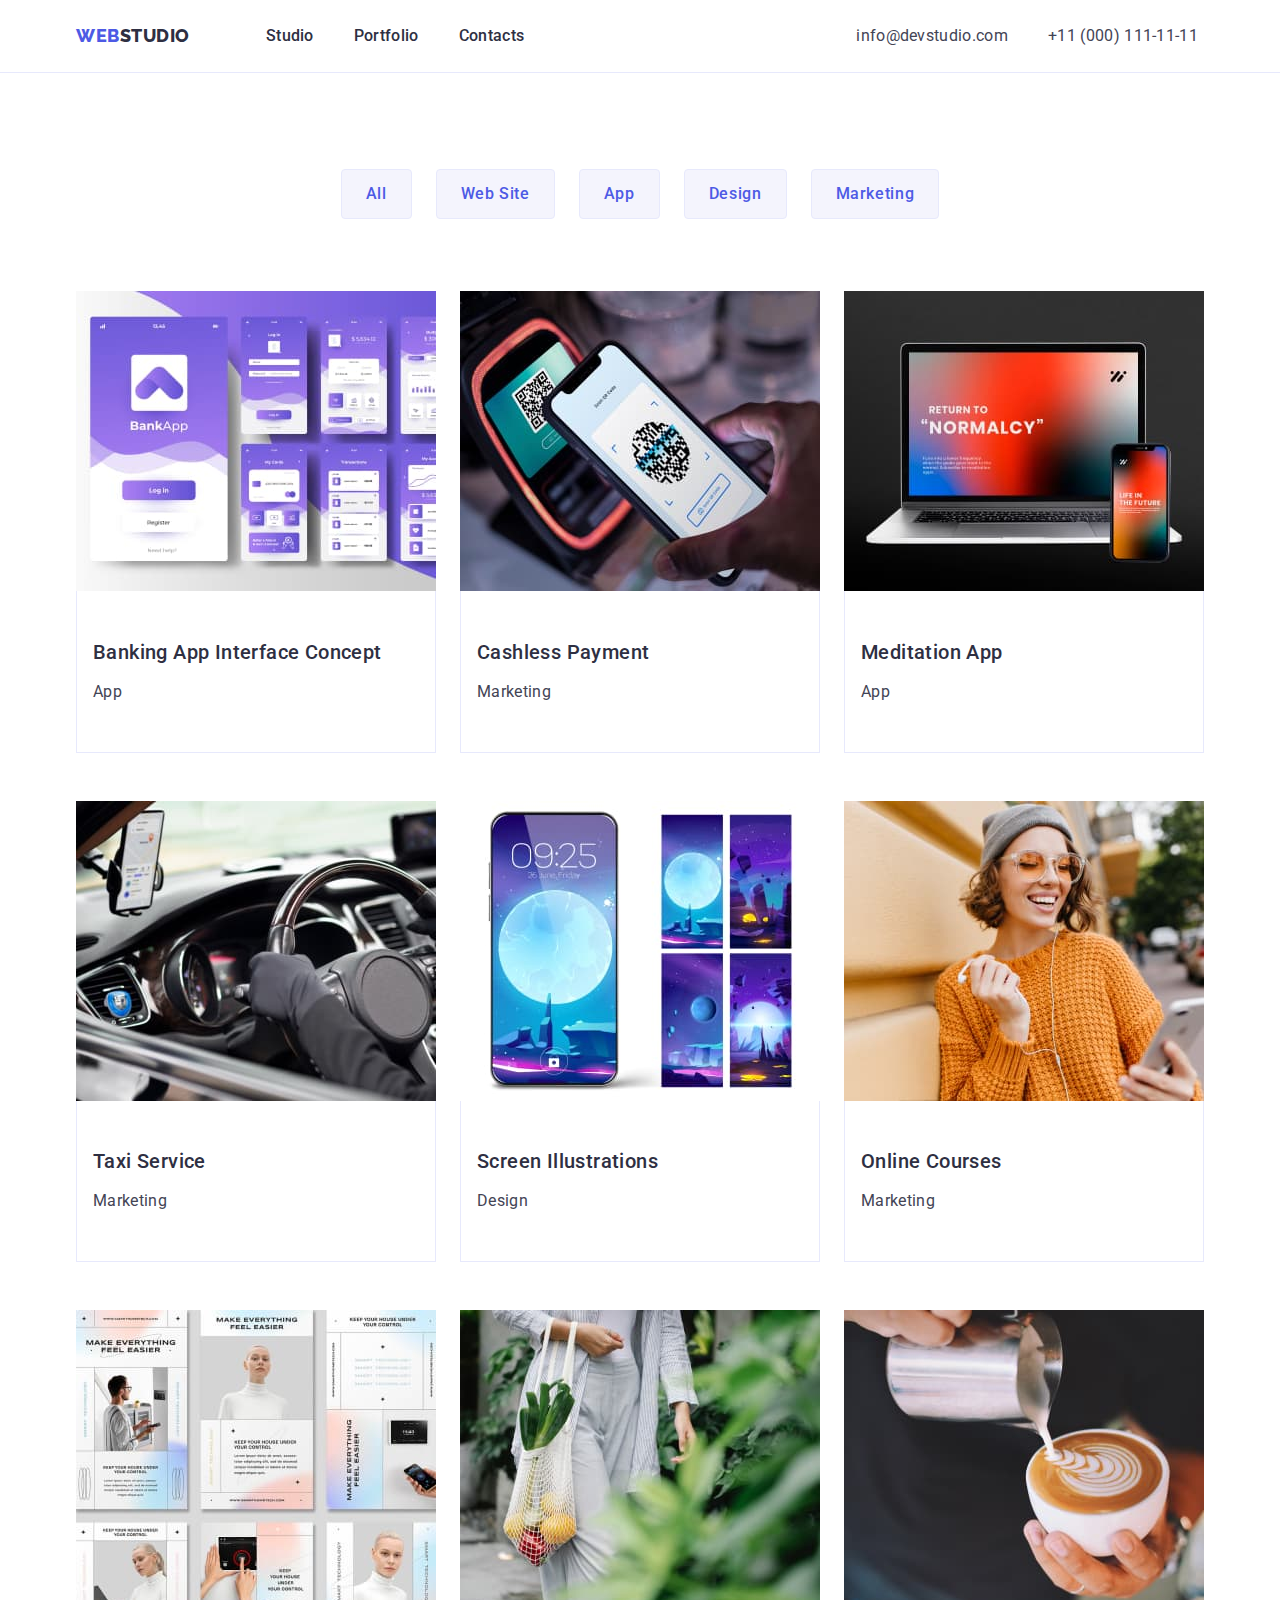
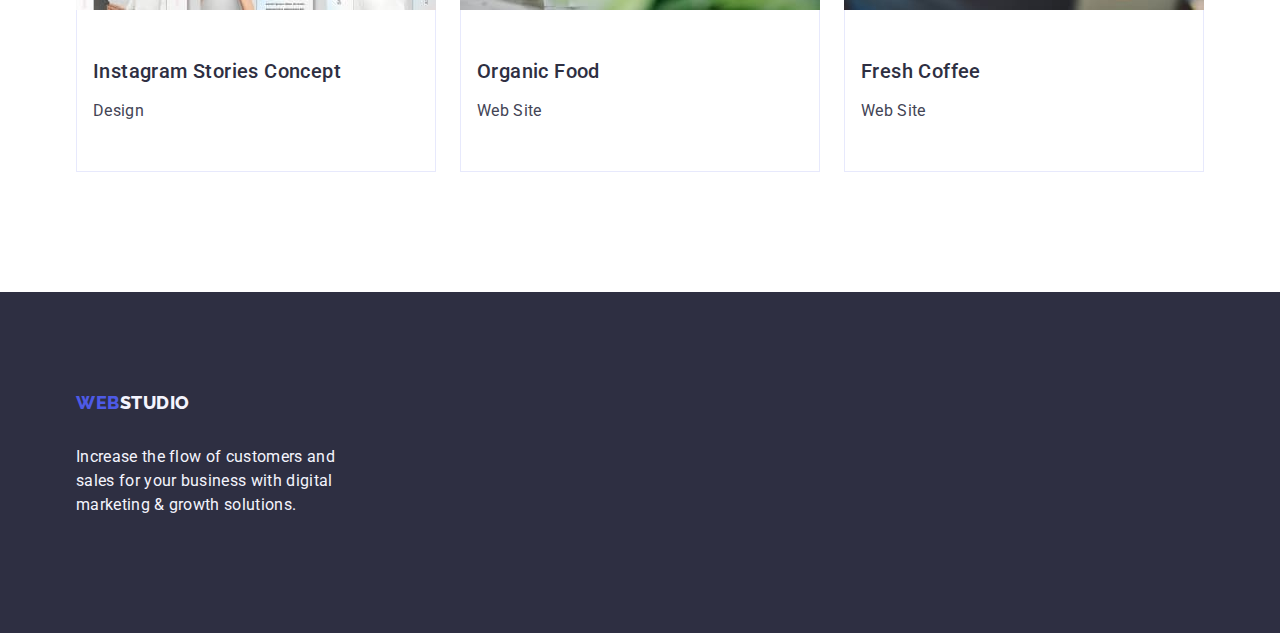
==== portfolio.html @ 3e35929f "Initial commit" ====
<!DOCTYPE html>
<html lang="en">
  <head>
    <meta charset="UTF-8" />
    <meta name="viewport" content="width=device-width, initial-scale=1.0" />
    <link
      rel="stylesheet"
      href="https://cdnjs.cloudflare.com/ajax/libs/modern-normalize/1.0.0/modern-normalize.min.css"
    />
    <link rel="stylesheet" href="./css/styles.css" />
    <link rel="preconnect" href="https://fonts.googleapis.com" />
    <link rel="preconnect" href="https://fonts.gstatic.com" crossorigin />
    <link
      href="https://fonts.googleapis.com/css2?family=Raleway&family=Roboto&display=swap"
      rel="stylesheet"
    />
    <title>Portfolio</title>
  </head>
  <body>
    <header class="header">
      <div class="header-container container">
        <nav class="nav">
          <a href="./index.html" class="logo link"
            >Web<span class="logo-span">Studio</span></a
          >
          <ul class="menu list">
            <li>
              <a class="link nav hover menu-link" href="./index.html">Studio</a>
            </li>
            <li>
              <a class="link nav hover menu-link" href="./portfolio.html"
                >Portfolio</a
              >
            </li>
            <li><a class="link nav hover menu-link" href="">Contacts</a></li>
          </ul>
        </nav>
        <address class="address">
          <ul class="list address-list">
            <li>
              <a class="link address hover" href="mailto:info@devstudio.com"
                >info@devstudio.com</a
              >
            </li>
            <li>
              <a class="link address hover" href="tel:+110001111111"
                >+11 (000) 111-11-11</a
              >
            </li>
          </ul>
        </address>
      </div>
    </header>
    <main>
      <section class="section-product">
        <div class="container">
          <h1 class="visually-hidden">Our Product`s</h1>
          <ul class="list button-product-list">
            <li><button class="button-product" type="button">All</button></li>
            <li>
              <button class="button-product" type="button">Web Site</button>
            </li>
            <li><button class="button-product" type="button">App</button></li>
            <li>
              <button class="button-product" type="button">Design</button>
            </li>
            <li>
              <button class="button-product" type="button">Marketing</button>
            </li>
          </ul>
          <ul class="list section-product-list">
            <li class="list section-product-item">
              <a class="link"
                ><img
                  src="./images/banking.jpg"
                  width="360"
                  alt="an image presenting the appearance of a banking application"
                />
                <div class="section-product-item-caption">
                  <h2 class="product-header">Banking App Interface Concept</h2>
                  <p class="product-category">App</p>
                </div></a
              >
            </li>
            <li class="list section-product-item">
              <a class="link" href=""
                ><img
                  src="./images/cashless.jpg"
                  width="360"
                  alt="an image showing an example of cashless payments"
                />
                <div class="section-product-item-caption">
                  <h2 class="product-header">Cashless Payment</h2>
                  <p class="product-category">Marketing</p>
                </div></a
              >
            </li>
            <li class="list section-product-item">
              <a class="link" href=""
                ><img
                  src="./images/mediation.jpg"
                  width="360"
                  alt="an image showing an example of the application visible on a laptop and a phone"
                />
                <div class="section-product-item-caption">
                  <h2 class="product-header">Meditation App</h2>
                  <p class="product-category">App</p>
                </div></a
              >
            </li>
            <li class="list section-product-item">
              <a class="link" href=""
                ><img
                  src="./images/taxi.jpg"
                  width="360"
                  alt="an image of a taxi driver"
                />
                <div class="section-product-item-caption">
                  <h2 class="product-header">Taxi Service</h2>
                  <p class="product-category">Marketing</p>
                </div></a
              >
            </li>
            <li class="list section-product-item">
              <a class="link" href=""
                ><img
                  src="./images/screen.jpg"
                  width="360"
                  alt="an image showing several sample wallpapers on a smartphone"
                />
                <div class="section-product-item-caption">
                  <h2 class="product-header">Screen Illustrations</h2>
                  <p class="product-category">Design</p>
                </div></a
              >
            </li>
            <li class="list section-product-item">
              <a class="link" href=""
                ><img
                  src="./images/online.jpg"
                  width="360"
                  alt="an image showing a girl wearing headphones and looking at a smartphone"
                />
                <div class="section-product-item-caption">
                  <h2 class="product-header">Online Courses</h2>
                  <p class="product-category">Marketing</p>
                </div></a
              >
            </li>
            <li class="list section-product-item">
              <a class="link" href=""
                ><img
                  src="./images/instagram.jpg"
                  width="360"
                  alt="an image presenting several selected instastories"
                />
                <div class="section-product-item-caption">
                  <h2 class="product-header">Instagram Stories Concept</h2>
                  <p class="product-category">Design</p>
                </div></a
              >
            </li>
            <li class="list section-product-item">
              <a class="link" href=""
                ><img
                  src="./images/organic.jpg"
                  width="360"
                  alt="image promoting healthy food"
                />
                <div class="section-product-item-caption">
                  <h2 class="product-header">Organic Food</h2>
                  <p class="product-category">Web Site</p>
                </div></a
              >
            </li>
            <li class="list section-product-item">
              <a class="link" href=""
                ><img
                  src="./images/fresh.jpg"
                  width="360"
                  alt="image showing a barista doing painting on coffee in a cup"
                />
                <div class="section-product-item-caption">
                  <h2 class="product-header">Fresh Coffee</h2>
                  <p class="product-category">Web Site</p>
                </div></a
              >
            </li>
          </ul>
        </div>
      </section>
    </main>
    <footer class="footer">
      <div class="container">
        <a href="./index.html" class="logo link footer-link"
          >Web<span class="footer-span">Studio</span></a
        >
        <p class="footer-description">
          Increase the flow of customers and sales for your business with
          digital marketing & growth solutions.
        </p>
      </div>
    </footer>
  </body>
</html>
---- css/styles.css ----
@import url("https://fonts.googleapis.com/css2?family=Raleway:wght@800&family=Roboto:wght@400;500;700&display=swap");

:root {
  --fake-autocheck-vars: none;
}

body {
  font-family: "Roboto", sans-serif;
  color: var(--SLATE, #434455);
  background: var(--WHITE, #ffffff);
}

img {
  display: block;
}
.visually-hidden {
  position: absolute;
  width: 1px;
  height: 1px;
  margin: -1px;
  border: 0;
  padding: 0;
  white-space: nowrap;
  clip-path: inset(100%);
  clip: rect(0 0 0 0);
  overflow: hidden;
}
.container {
  width: 1158px;
  margin: 0 auto;
  padding: 0 15px;
}
.header {
  border-bottom: 1px solid var(--CORNFLOWER, #e7e9fc);
}
.header-container {
  display: flex;
  gap: 332px;
}
.nav {
  display: flex;
  align-items: center;
}
.logo {
  font-family: "Raleway", sans-serif;
  font-weight: 800;
  font-size: 18px;
  line-height: 1.17;
  letter-spacing: 0.03em;
  text-transform: uppercase;
  color: var(--IRIS, #4d5ae5);
  margin-right: 76px;
}
.logo-span {
  color: var(--NAVY-BLUE, #2e2f42);
}
.link {
  text-decoration: none;
}
.list {
  list-style: none;
  margin: 0;
  padding-left: 0;
}
.nav {
  font-weight: 500;
  line-height: 1.5;
  letter-spacing: 0.02em;
  color: var(--NAVY-BLUE, #2e2f42);
}
.hover:hover,
.hover:focus {
  color: var(--OCEAN, #404bbf);
}
.menu {
  display: flex;
  gap: 40px;
}
.menu-link {
  padding: 24px 0;
}
.address {
  font-style: normal;
  line-height: 1.5;
  letter-spacing: 0.02em;
  padding: 24px 0;
  color: var(--SLATE, #434455);
}
.address-list {
  display: flex;
  gap: 40px;
}
.section-order {
  background: var(--NAVY-BLUE, #2e2f42);
  padding: 188px 0;
}
.section-order-h-one {
  font-size: 56px;
  line-height: 1.07;
  letter-spacing: 0.02em;
  text-align: center;
  color: var(--WHITE, #ffffff);
  max-width: 496px;
  margin: auto;
}
.section-strategy {
  padding: 120px 0;
}
.section-strategy-list {
  display: flex;
  gap: 24px;
}
.section-strategy-item {
  flex-basis: calc((100% - 3 * 24px) / 4);
}
.section-strategy-h-tree {
  font-weight: 500;
  font-size: 20px;
  line-height: 1.2;
  letter-spacing: 0.02em;
  margin-bottom: 8px;
  color: var(--NAVY-BLUE, #2e2f42);
}
.section-strategy-p {
  line-height: 1.5;
  letter-spacing: 0.02em;
}
.section-work {
  padding-bottom: 120px;
}
.section-work-h-two {
  font-size: 36px;
  line-height: 1.11;
  text-align: center;
  letter-spacing: 0.02em;
  text-transform: capitalize;
  color: var(--NAVY-BLUE, #2e2f42);
  margin-bottom: 72px;
}
.section-work-list {
  display: flex;
  gap: 24px;
}
.section-work-item {
  width: calc((100% - 48px) / 3);
}
.section-team {
  background: var(--CLOUD, #f4f4fd);
  padding: 120px 0;
}
.section-team-list {
  display: flex;
  gap: 24px;
}
.section-team-h-two {
  font-size: 36px;
  line-height: 1.11;
  text-align: center;
  letter-spacing: 0.02em;
  text-transform: capitalize;
  color: var(--NAVY-BLUE, #2e2f42);
  margin-bottom: 72px;
}
.section-team-li {
  background: var(--WHITE, #ffffff);
  flex-basis: calc((100% - 3 * 24px) / 4);
  border-radius: 0px 0px 4px 4px;
}
.section-team-name {
  padding: 32px 0px;
}
.section-team-name-h-thre {
  text-align: center;
  margin-bottom: 8px;
}
.section-team-name-p {
  text-align: center;
}
.section-product {
  padding: 96px 0 120px 0;
}
.section-product-list {
  display: flex;
  flex-wrap: wrap;
  column-gap: 24px;
  row-gap: 48px;
}
.section-product-item {
  flex-basis: calc((100% - 3 * 16px) / 3);
}
.section-product-item-caption {
  padding: 32px 16px;
  border: 1px solid #e7e9fc;
  border-top: none;
}
.product-container {
  padding: 32px 16px;
  border: 1px solid #e7e9fc;
  border-top: none;
  margin-bottom: 8px;
}
.product-header {
  font-weight: 500;
  font-size: 20px;
  line-height: 1.2;
  letter-spacing: 0.02em;
  margin-bottom: 8px;
  color: var(--NAVY-BLUE, #2e2f42);
}
.product-category {
  font-size: 16px;
  line-height: 1.5;
  letter-spacing: 0.02em;
  color: var(--SLATE, #434455);
}
.footer {
  background: var(--NAVY-BLUE, #2e2f42);
  padding: 100px 0;
}
.footer-link {
  display: inline-block;
  margin-bottom: 16px;
}
.footer-span {
  color: var(--CLOUD, #f4f4fd);
}
.footer-description {
  line-height: 1.5;
  letter-spacing: 0.02em;
  color: var(--CLOUD, #f4f4fd);
  max-width: 264px;
}
.button {
  font-family: inherit;
  font-weight: 500;
  font-size: 16px;
  line-height: 1.5;
  letter-spacing: 0.04em;
  background: var(--IRIS, #4d5ae5);
  color: var(--WHITE, #ffffff);
  cursor: pointer;
  display: block;
  min-width: 169px;
  height: 56px;
  border: none;
  border-radius: 4px;
  margin: 48px auto 0;
}
.button:hover,
.button:focus {
  background: var(--OCEAN, #404bbf);
  border: 1px solid transparent;
}
.button-product {
  font-family: inherit;
  font-weight: 500;
  font-size: 16px;
  line-height: 1.5;
  letter-spacing: 0.04em;
  background: var(--CLOUD, #f4f4fd);
  color: var(--IRIS, #4d5ae5);
  cursor: pointer;
  padding: 12px 24px;
  border-radius: 4px;
  border: 1px solid var(--CORNFLOWER, #e7e9fc);
}
.button-product:hover,
.button-product:focus {
  border: 1px solid transparent;
}
.button-product-list {
  display: flex;
  justify-content: center;
  gap: 24px;
  margin-bottom: 72px;
}
.button-product:hover,
.button-product:focus {
  background: var(--OCEAN, #404bbf);
  color: var(--WHITE, #ffffff);
}
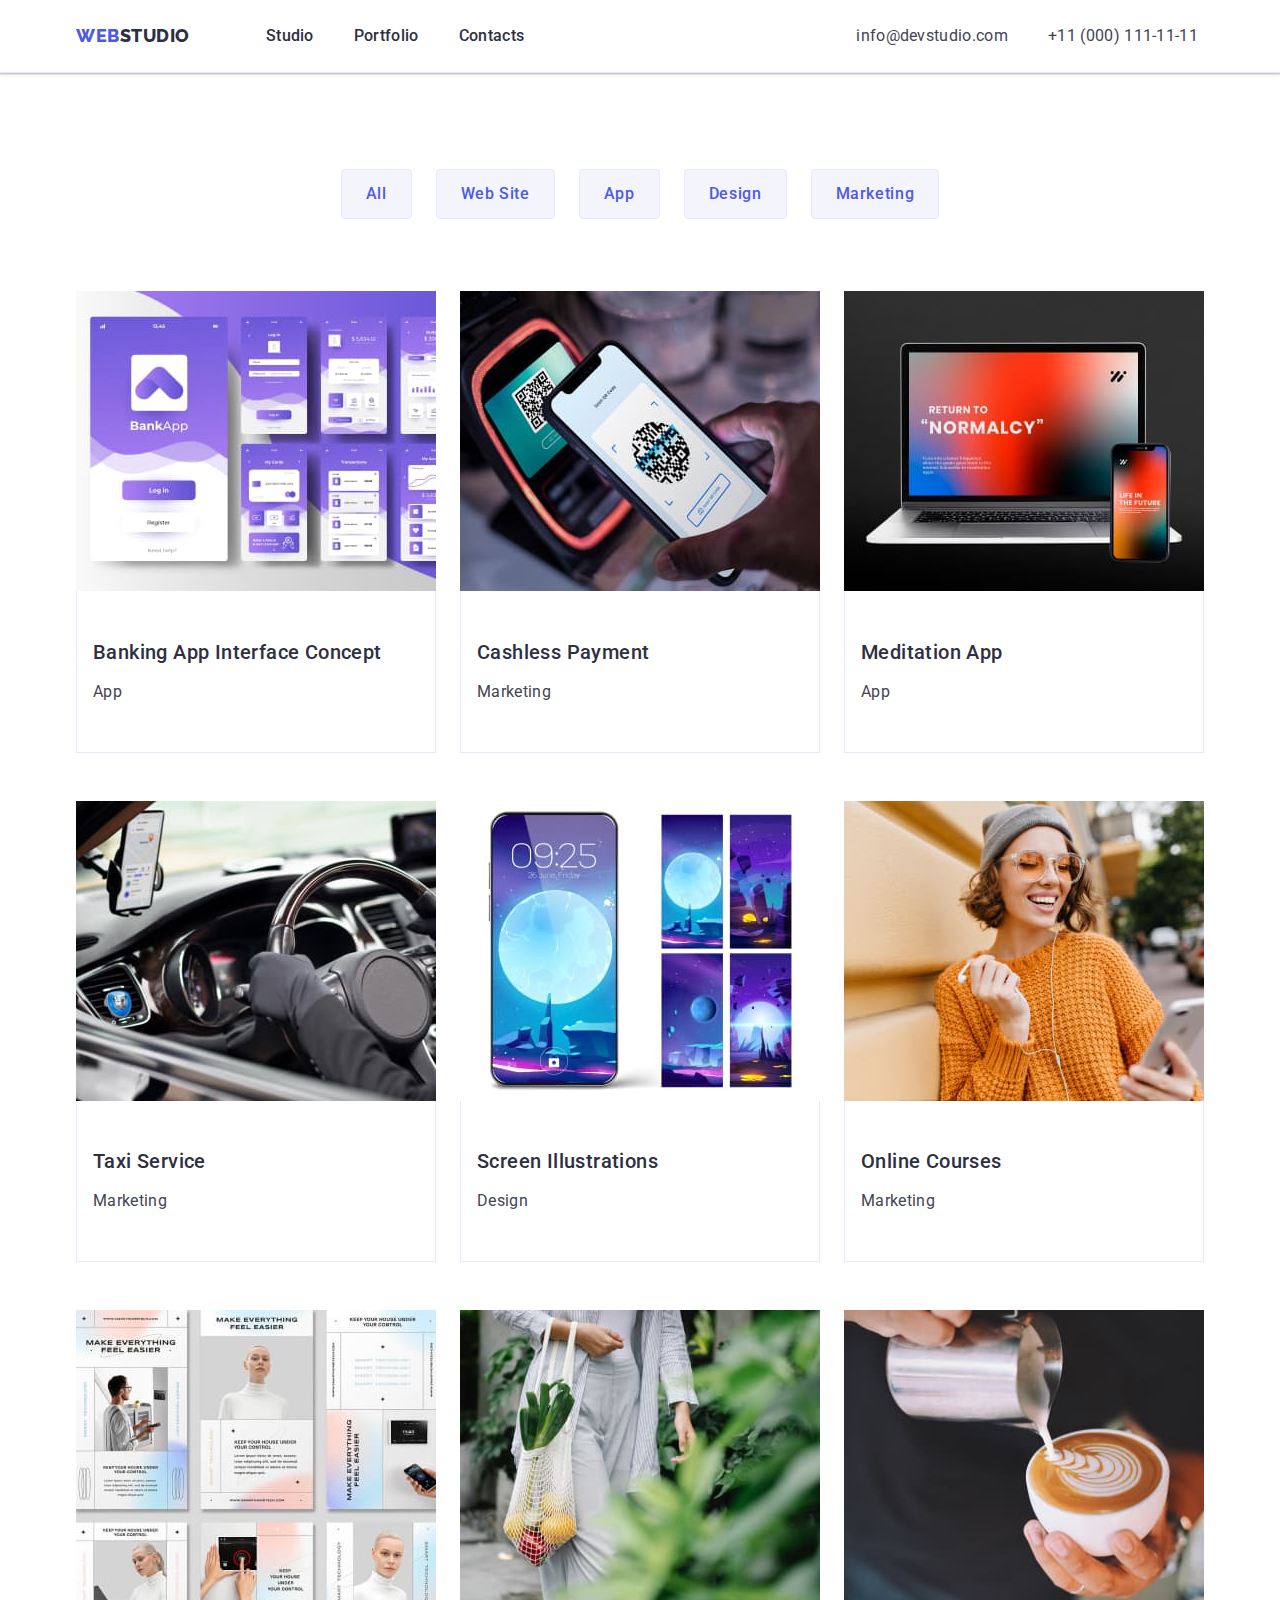
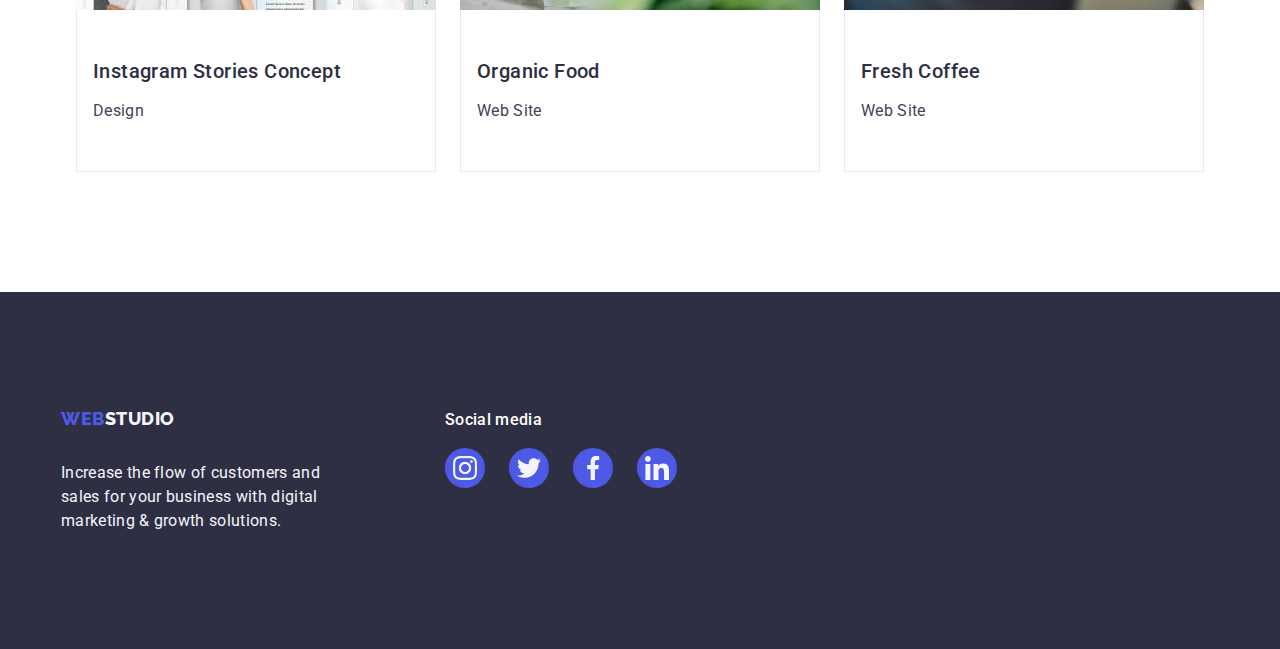
==== commit 9d48df78: "Autocheck #1" ====
--- a/portfolio.html
+++ b/portfolio.html
@@ -191,14 +191,49 @@
       </section>
     </main>
     <footer class="footer">
-      <div class="container">
-        <a href="./index.html" class="logo link footer-link"
-          >Web<span class="footer-span">Studio</span></a
-        >
-        <p class="footer-description">
-          Increase the flow of customers and sales for your business with
-          digital marketing & growth solutions.
-        </p>
+      <div class="footer container">
+        <div class="footer-logo">
+          <a href="./index.html" class="logo link footer-link"
+            >Web<span class="footer-span">Studio</span></a
+          >
+          <p class="footer-description">
+            Increase the flow of customers and sales for your business with
+            digital marketing & growth solutions.
+          </p>
+        </div>
+        <div class="footer-social">
+          <p class="footer-social-title">Social media</p>
+          <ul class="list section-team-list-social">
+            <li class="list section-team-social">
+              <a class="link section-team-link">
+                <svg width="24" height="24" class="section-team-svg">
+                  <use href="./images/icons.svg#icon-instagram"></use>
+                </svg>
+              </a>
+            </li>
+            <li class="section-team-social">
+              <a class="link section-team-link" href="">
+                <svg width="24" height="24" class="section-team-svg">
+                  <use href="./images/icons.svg#icon-twitter"></use>
+                </svg>
+              </a>
+            </li>
+            <li class="section-team-social">
+              <a class="link section-team-link" href="">
+                <svg width="24" height="24" class="section-team-svg">
+                  <use href="./images/icons.svg#icon-facebook"></use>
+                </svg>
+              </a>
+            </li>
+            <li class="section-team-social">
+              <a class="link section-team-link" href="">
+                <svg width="24" height="24" class="section-team-svg">
+                  <use href="./images/icons.svg#icon-linkedin"></use>
+                </svg>
+              </a>
+            </li>
+          </ul>
+        </div>
       </div>
     </footer>
   </body>
--- a/css/styles.css
+++ b/css/styles.css
@@ -32,6 +32,8 @@
 }
 .header {
   border-bottom: 1px solid var(--CORNFLOWER, #e7e9fc);
+  box-shadow: 0px 2px 1px rgba(46, 47, 66, 0.08),
+    0px 1px 1px rgba(46, 47, 66, 0.16), 0px 1px 6px rgba(46, 47, 66, 0.08);
 }
 .header-container {
   display: flex;
@@ -90,8 +92,26 @@
   display: flex;
   gap: 40px;
 }
+.icon {
+  display: flex;
+  align-items: center;
+  justify-content: center;
+  height: 112px;
+  background-color: #f4f4fd;
+  border-radius: 4px;
+  margin-bottom: 8px;
+}
 .section-order {
+  max-width: 1440px;
   background: var(--NAVY-BLUE, #2e2f42);
+  background-image: linear-gradient(
+      rgba(46, 47, 66, 0.7),
+      rgba(46, 47, 66, 0.7)
+    ),
+    url(../images/section1-bg.jpg);
+  background-repeat: no-repeat;
+  background-position: center;
+  background-size: cover;
   padding: 188px 0;
 }
 .section-order-h-one {
@@ -151,6 +171,30 @@
 .section-team-list {
   display: flex;
   gap: 24px;
+}
+.section-team-link {
+  width: 100%;
+  height: 100%;
+  background-color: var(--IRIS, #4d5ae5);
+  border-radius: 50%;
+  display: flex;
+  align-items: center;
+  justify-content: center;
+}
+.section-team-link:hover,
+.section-team-link:focus {
+  background-color: var(--OCEAN, #404bbf);
+}
+.section-team-social {
+  width: 40px;
+  height: 40px;
+  fill: #f4f4fd;
+}
+.section-team-list-social {
+  display: flex;
+  justify-content: center;
+  gap: 24px;
+  margin-top: 8px;
 }
 .section-team-h-two {
   font-size: 36px;
@@ -165,6 +209,8 @@
   background: var(--WHITE, #ffffff);
   flex-basis: calc((100% - 3 * 24px) / 4);
   border-radius: 0px 0px 4px 4px;
+  box-shadow: 0px 1px 6px rgba(46, 47, 66, 0.08),
+    0px 1px 1px rgba(46, 47, 66, 0.16), 0px 2px 1px rgba(46, 47, 66, 0.08);
 }
 .section-team-name {
   padding: 32px 0px;
@@ -175,6 +221,42 @@
 }
 .section-team-name-p {
   text-align: center;
+}
+.section-company {
+  padding: 120px 0 120px;
+  text-align: center;
+}
+.section-company-header {
+  font-size: 36px;
+  line-height: 1.11;
+  color: var(--NAVY-BLUE, #2e2f42);
+  margin-bottom: 72px;
+}
+.section-company-list {
+  display: flex;
+  gap: 24px;
+}
+.section-company-item {
+  width: calc((100% - 120px) / 6);
+  height: 88px;
+}
+.section-company-link {
+  width: 100%;
+  height: 100%;
+  border-radius: 4px;
+  border: 1px solid var(--LIGHT-SLATE, #8e8f99);
+  display: flex;
+  align-items: center;
+  justify-content: center;
+  color: 1px solid var(--LIGHT-SLATE, #8e8f99);
+}
+.section-company-link:hover,
+.section-company-link:focus {
+  border-color: var(--OCEAN, #404bbf);
+  color: var(--OCEAN, #404bbf);
+}
+.section-company-svg {
+  fill: currentColor;
 }
 .section-product {
   padding: 96px 0 120px 0;
@@ -215,7 +297,14 @@
 }
 .footer {
   background: var(--NAVY-BLUE, #2e2f42);
+  display: flex;
+  align-items: baseline;
+}
+.footer .container {
   padding: 100px 0;
+}
+.footer-logo {
+  margin-right: 120px;
 }
 .footer-link {
   display: inline-block;
@@ -229,6 +318,14 @@
   letter-spacing: 0.02em;
   color: var(--CLOUD, #f4f4fd);
   max-width: 264px;
+}
+.footer-social-title {
+  font-weight: 500;
+  font-size: 16px;
+  line-height: 1.5;
+  letter-spacing: 0.02em;
+  color: var(--WHITE, #ffffff);
+  margin-bottom: 16px;
 }
 .button {
   font-family: inherit;
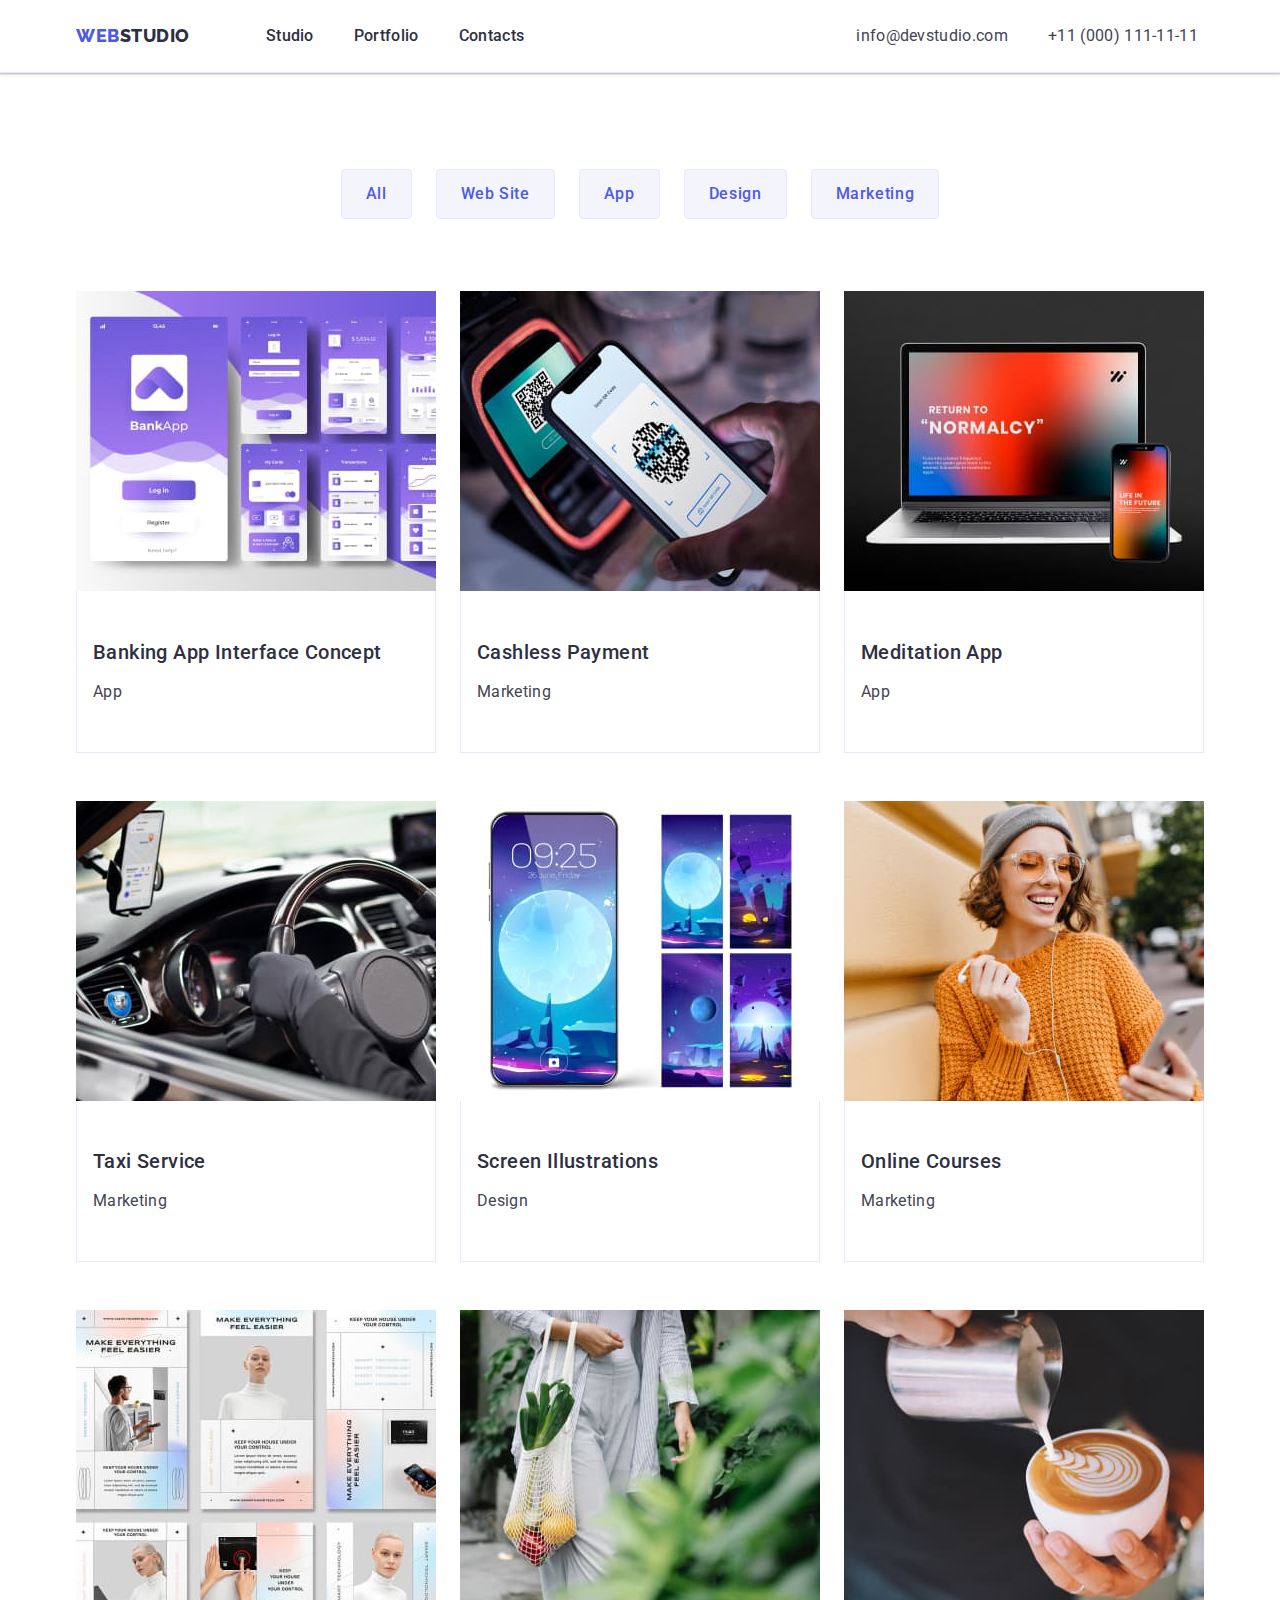
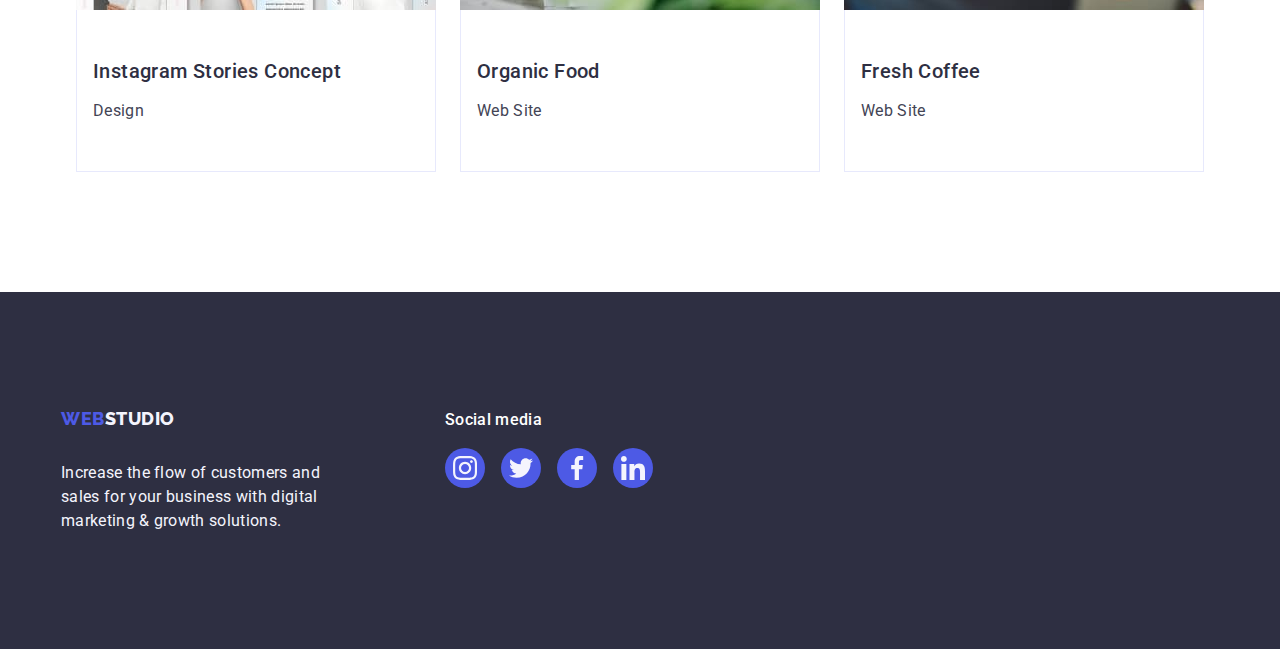
==== commit 321a8e90: "Autocheck WTF" ====
--- a/portfolio.html
+++ b/portfolio.html
@@ -14,7 +14,7 @@
       href="https://fonts.googleapis.com/css2?family=Raleway&family=Roboto&display=swap"
       rel="stylesheet"
     />
-    <title>Portfolio</title>
+    <title>Web Studio</title>
   </head>
   <body>
     <header class="header">
@@ -203,31 +203,31 @@
         </div>
         <div class="footer-social">
           <p class="footer-social-title">Social media</p>
-          <ul class="list section-team-list-social">
-            <li class="list section-team-social">
-              <a class="link section-team-link">
-                <svg width="24" height="24" class="section-team-svg">
+          <ul class="footer-list-social list">
+            <li class="footer-social-item list">
+              <a class="link footer-social-link" href="">
+                <svg width="24" height="24" class="section-footer-svg">
                   <use href="./images/icons.svg#icon-instagram"></use>
                 </svg>
               </a>
             </li>
-            <li class="section-team-social">
-              <a class="link section-team-link" href="">
-                <svg width="24" height="24" class="section-team-svg">
+            <li class="footer-social-item list">
+              <a class="link footer-social-link" href="">
+                <svg width="24" height="24" class="section-footer-svg">
                   <use href="./images/icons.svg#icon-twitter"></use>
                 </svg>
               </a>
             </li>
-            <li class="section-team-social">
-              <a class="link section-team-link" href="">
-                <svg width="24" height="24" class="section-team-svg">
+            <li class="footer-social-item list">
+              <a class="link footer-social-link" href="">
+                <svg width="24" height="24" class="section-footer-svg">
                   <use href="./images/icons.svg#icon-facebook"></use>
                 </svg>
               </a>
             </li>
-            <li class="section-team-social">
-              <a class="link section-team-link" href="">
-                <svg width="24" height="24" class="section-team-svg">
+            <li class="footer-social-item list">
+              <a class="link footer-social-link" href="">
+                <svg width="24" height="24" class="section-footer-svg">
                   <use href="./images/icons.svg#icon-linkedin"></use>
                 </svg>
               </a>
--- a/css/styles.css
+++ b/css/styles.css
@@ -183,7 +183,7 @@
 }
 .section-team-link:hover,
 .section-team-link:focus {
-  background-color: var(--OCEAN, #404bbf);
+  background-color: #404bbf;
 }
 .section-team-social {
   width: 40px;
@@ -248,7 +248,7 @@
   display: flex;
   align-items: center;
   justify-content: center;
-  color: 1px solid var(--LIGHT-SLATE, #8e8f99);
+  color: var(--LIGHT-SLATE, #8e8f99);
 }
 .section-company-link:hover,
 .section-company-link:focus {
@@ -326,6 +326,30 @@
   letter-spacing: 0.02em;
   color: var(--WHITE, #ffffff);
   margin-bottom: 16px;
+}
+.footer-social-link:hover,
+.footer-social-link:focus {
+  background-color: var(--GREEN, #31d0aa);
+}
+.footer-list-social {
+  display: flex;
+  gap: 16px;
+}
+.footer-social-item {
+  height: 40px;
+  width: 40px;
+}
+.footer-social-link {
+  width: 100%;
+  height: 100%;
+  background-color: var(--IRIS, #4d5ae5);
+  border-radius: 50%;
+  display: flex;
+  align-items: center;
+  justify-content: center;
+}
+.section-footer-svg {
+  fill: var(--CLOUD, #f4f4fd);
 }
 .button {
   font-family: inherit;
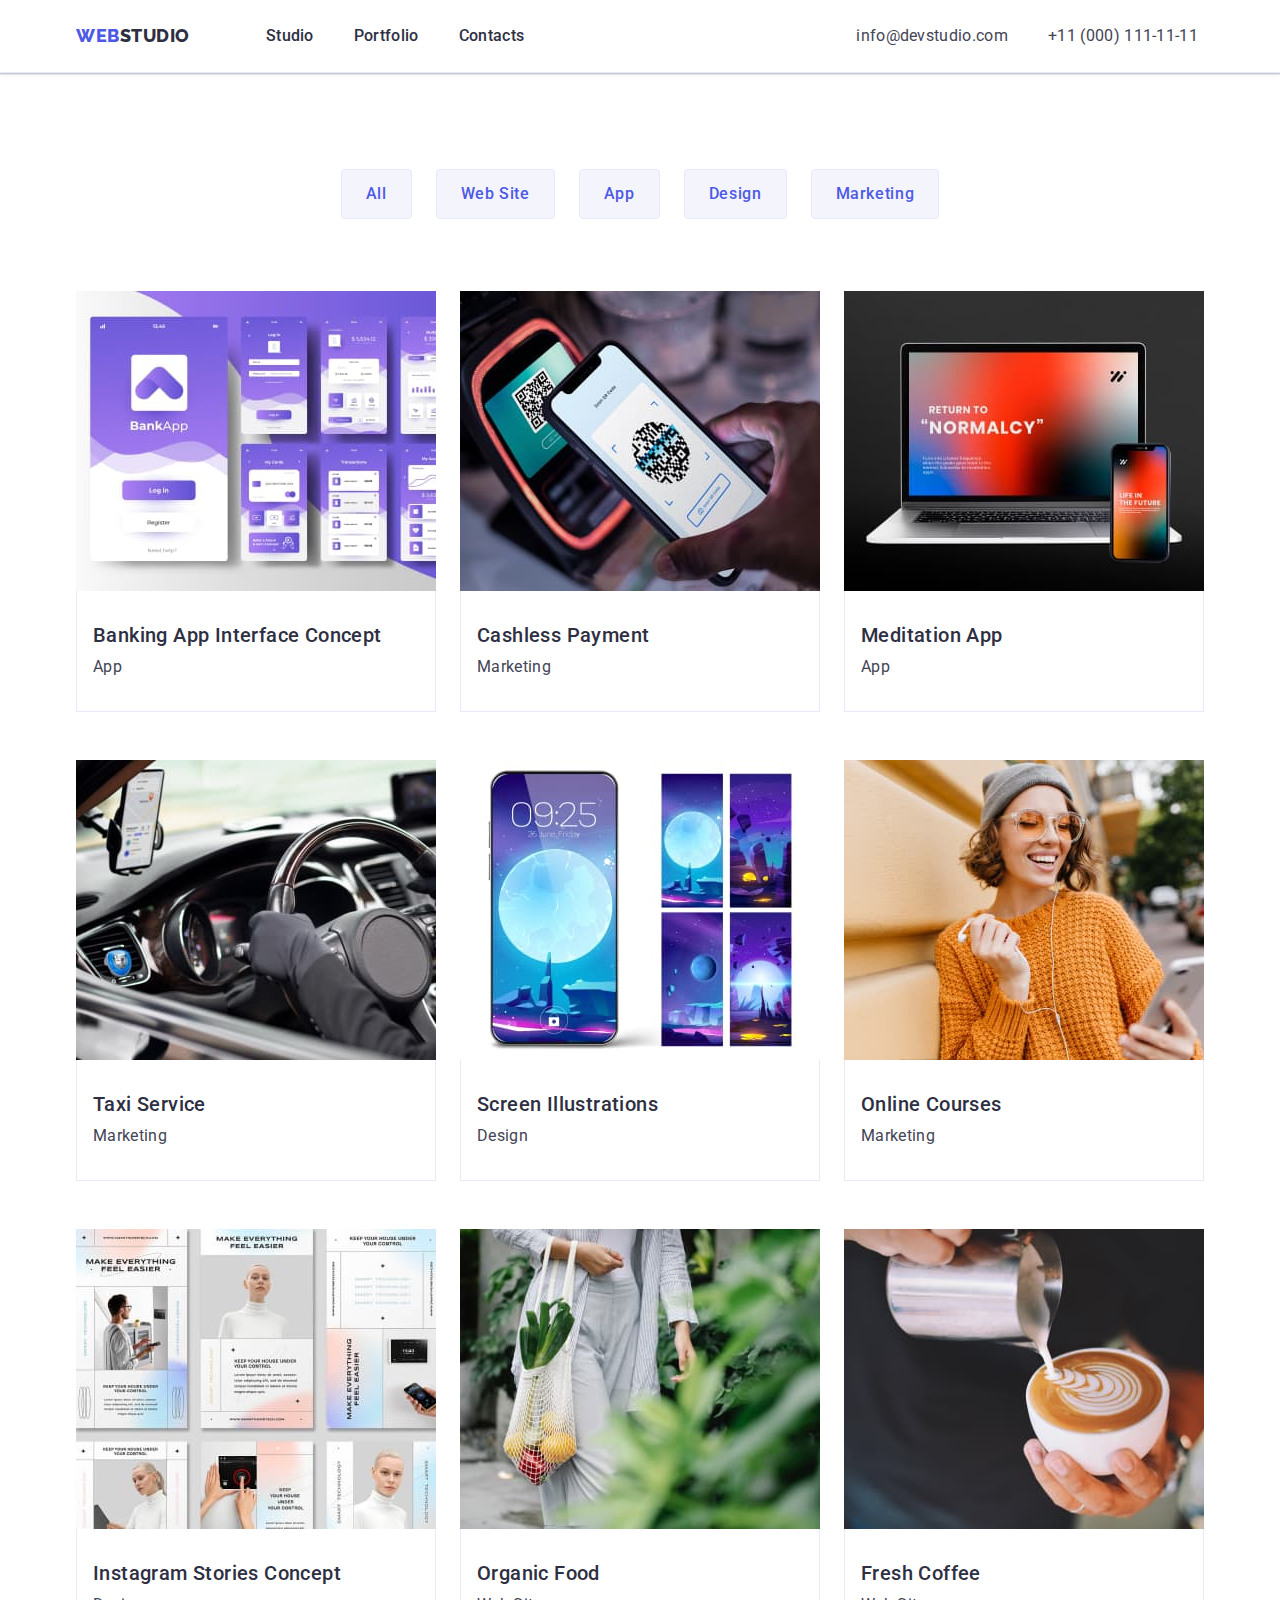
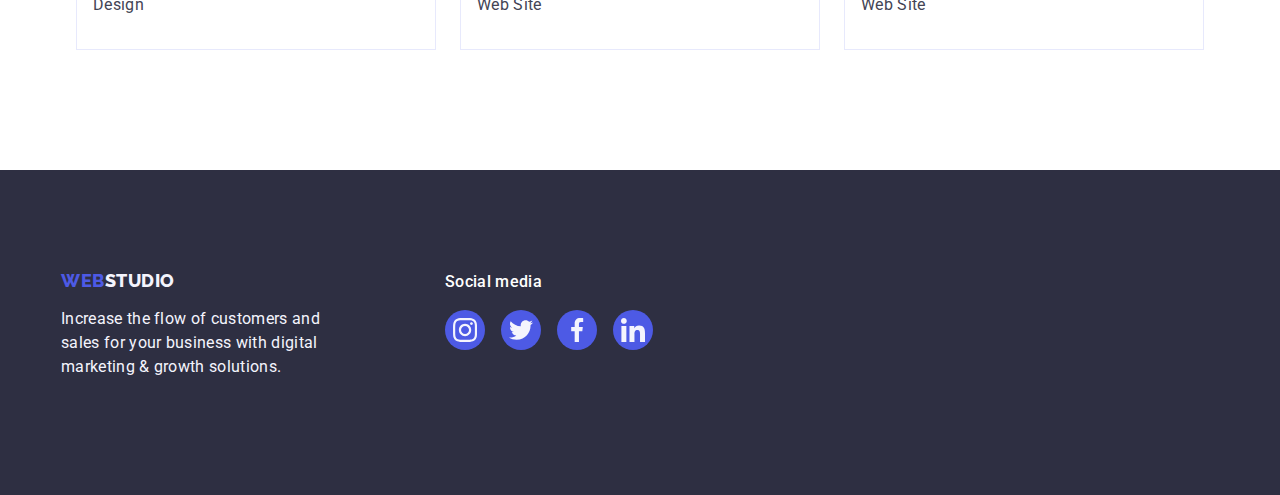
==== commit c522c484: "Autocheck WTF" ====
--- a/portfolio.html
+++ b/portfolio.html
@@ -70,7 +70,7 @@
           </ul>
           <ul class="list section-product-list">
             <li class="list section-product-item">
-              <a class="link"
+              <a class="product-item-link link"
                 ><img
                   src="./images/banking.jpg"
                   width="360"
@@ -83,7 +83,7 @@
               >
             </li>
             <li class="list section-product-item">
-              <a class="link" href=""
+              <a class="product-item-link link" href=""
                 ><img
                   src="./images/cashless.jpg"
                   width="360"
@@ -96,7 +96,7 @@
               >
             </li>
             <li class="list section-product-item">
-              <a class="link" href=""
+              <a class="product-item-link link" href=""
                 ><img
                   src="./images/mediation.jpg"
                   width="360"
@@ -109,7 +109,7 @@
               >
             </li>
             <li class="list section-product-item">
-              <a class="link" href=""
+              <a class="product-item-link link" href=""
                 ><img
                   src="./images/taxi.jpg"
                   width="360"
@@ -122,7 +122,7 @@
               >
             </li>
             <li class="list section-product-item">
-              <a class="link" href=""
+              <a class="product-item-link link" href=""
                 ><img
                   src="./images/screen.jpg"
                   width="360"
@@ -135,7 +135,7 @@
               >
             </li>
             <li class="list section-product-item">
-              <a class="link" href=""
+              <a class="product-item-link link" href=""
                 ><img
                   src="./images/online.jpg"
                   width="360"
@@ -148,7 +148,7 @@
               >
             </li>
             <li class="list section-product-item">
-              <a class="link" href=""
+              <a class="product-item-link link" href=""
                 ><img
                   src="./images/instagram.jpg"
                   width="360"
@@ -161,7 +161,7 @@
               >
             </li>
             <li class="list section-product-item">
-              <a class="link" href=""
+              <a class="product-item-link link" href=""
                 ><img
                   src="./images/organic.jpg"
                   width="360"
@@ -174,7 +174,7 @@
               >
             </li>
             <li class="list section-product-item">
-              <a class="link" href=""
+              <a class="product-item-link link" href=""
                 ><img
                   src="./images/fresh.jpg"
                   width="360"
@@ -205,28 +205,28 @@
           <p class="footer-social-title">Social media</p>
           <ul class="footer-list-social list">
             <li class="footer-social-item list">
-              <a class="link footer-social-link" href="">
+              <a class="footer-social-link" href="">
                 <svg width="24" height="24" class="section-footer-svg">
                   <use href="./images/icons.svg#icon-instagram"></use>
                 </svg>
               </a>
             </li>
             <li class="footer-social-item list">
-              <a class="link footer-social-link" href="">
+              <a class="footer-social-link" href="">
                 <svg width="24" height="24" class="section-footer-svg">
                   <use href="./images/icons.svg#icon-twitter"></use>
                 </svg>
               </a>
             </li>
             <li class="footer-social-item list">
-              <a class="link footer-social-link" href="">
+              <a class="footer-social-link" href="">
                 <svg width="24" height="24" class="section-footer-svg">
                   <use href="./images/icons.svg#icon-facebook"></use>
                 </svg>
               </a>
             </li>
             <li class="footer-social-item list">
-              <a class="link footer-social-link" href="">
+              <a class="footer-social-link" href="">
                 <svg width="24" height="24" class="section-footer-svg">
                   <use href="./images/icons.svg#icon-linkedin"></use>
                 </svg>
--- a/css/styles.css
+++ b/css/styles.css
@@ -2,6 +2,11 @@
 
 :root {
   --fake-autocheck-vars: none;
+}
+
+* {
+  margin: 0;
+  padding: 0;
 }
 
 body {
@@ -113,6 +118,7 @@
   background-position: center;
   background-size: cover;
   padding: 188px 0;
+  margin: 0 auto;
 }
 .section-order-h-one {
   font-size: 56px;
@@ -181,7 +187,9 @@
   align-items: center;
   justify-content: center;
 }
-.section-team-link:hover,
+.section-team-link:hover {
+  background-color: #404bbf;
+}
 .section-team-link:focus {
   background-color: #404bbf;
 }
@@ -318,6 +326,7 @@
   letter-spacing: 0.02em;
   color: var(--CLOUD, #f4f4fd);
   max-width: 264px;
+  margin-bottom: 16px;
 }
 .footer-social-title {
   font-weight: 500;
@@ -327,7 +336,9 @@
   color: var(--WHITE, #ffffff);
   margin-bottom: 16px;
 }
-.footer-social-link:hover,
+.footer-social-link:hover {
+  background-color: var(--GREEN, #31d0aa);
+}
 .footer-social-link:focus {
   background-color: var(--GREEN, #31d0aa);
 }
@@ -388,6 +399,16 @@
 .button-product:hover,
 .button-product:focus {
   border: 1px solid transparent;
+  box-shadow: 0px 3px 1px rgba(0, 0, 0, 0.1), 0px 2px 1px rgba(0, 0, 0, 0.08),
+    0px 2px 2px rgba(0, 0, 0, 0.12);
+}
+.product-item-link {
+  display: block;
+}
+.product-item-link:hover,
+.product-item-link:focus {
+  box-shadow: 0px 1px 6px rgba(46, 47, 66, 0.08),
+    0px 1px 1px rgba(46, 47, 66, 0.16), 0px 2px 1px rgba(46, 47, 66, 0.08);
 }
 .button-product-list {
   display: flex;
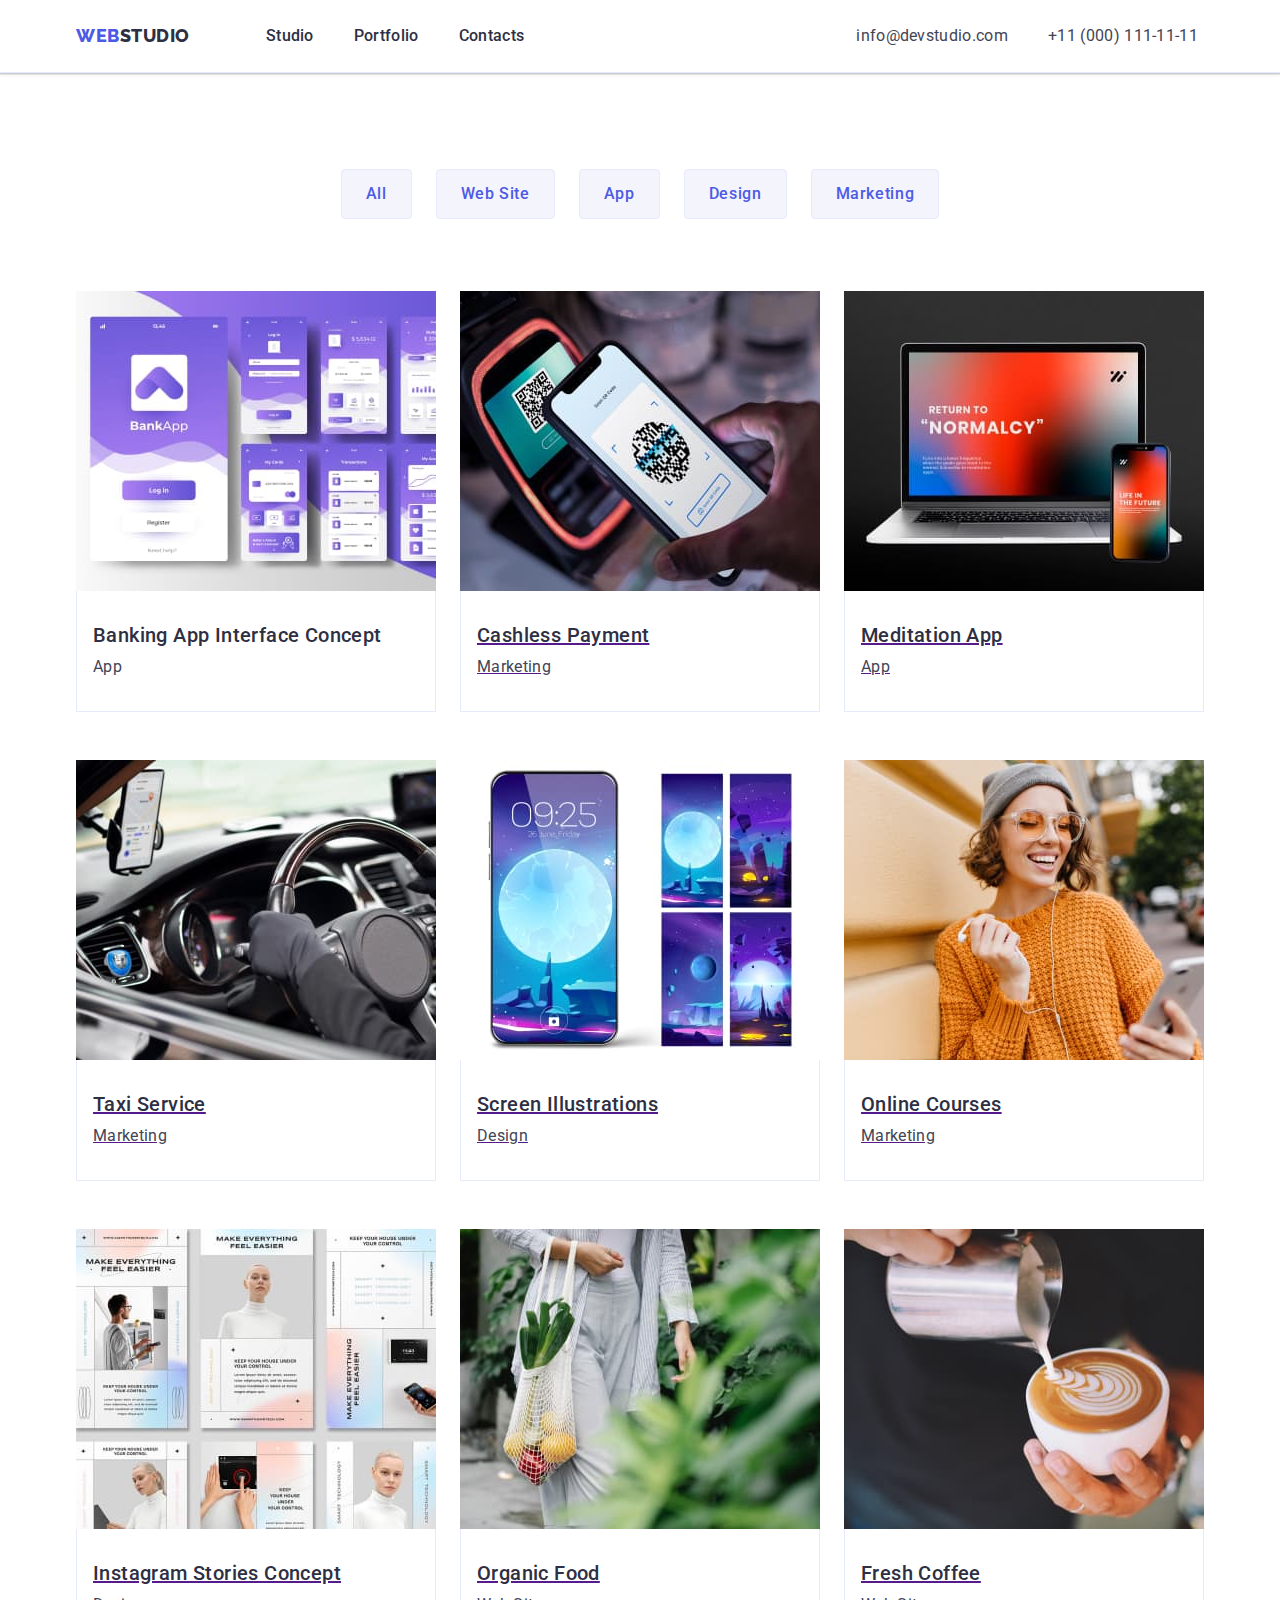
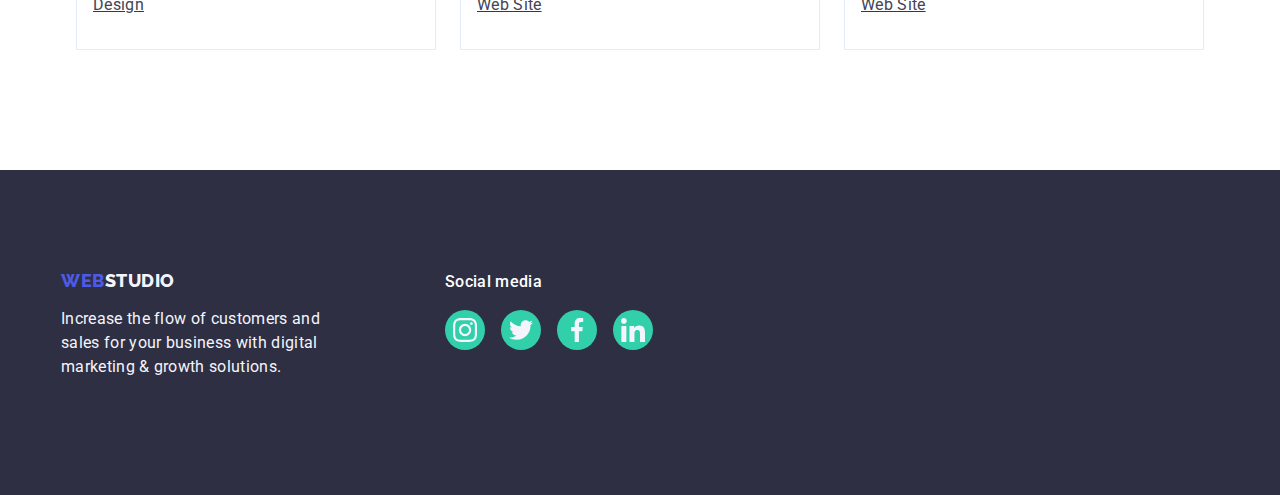
==== commit c3ae5ec5: "Autocheck WTF" ====
--- a/portfolio.html
+++ b/portfolio.html
@@ -70,7 +70,7 @@
           </ul>
           <ul class="list section-product-list">
             <li class="list section-product-item">
-              <a class="product-item-link link"
+              <a class="product-item-link"
                 ><img
                   src="./images/banking.jpg"
                   width="360"
@@ -83,7 +83,7 @@
               >
             </li>
             <li class="list section-product-item">
-              <a class="product-item-link link" href=""
+              <a class="product-item-link" href=""
                 ><img
                   src="./images/cashless.jpg"
                   width="360"
@@ -96,7 +96,7 @@
               >
             </li>
             <li class="list section-product-item">
-              <a class="product-item-link link" href=""
+              <a class="product-item-link" href=""
                 ><img
                   src="./images/mediation.jpg"
                   width="360"
@@ -109,7 +109,7 @@
               >
             </li>
             <li class="list section-product-item">
-              <a class="product-item-link link" href=""
+              <a class="product-item-link" href=""
                 ><img
                   src="./images/taxi.jpg"
                   width="360"
@@ -122,7 +122,7 @@
               >
             </li>
             <li class="list section-product-item">
-              <a class="product-item-link link" href=""
+              <a class="product-item-link" href=""
                 ><img
                   src="./images/screen.jpg"
                   width="360"
@@ -135,7 +135,7 @@
               >
             </li>
             <li class="list section-product-item">
-              <a class="product-item-link link" href=""
+              <a class="product-item-link" href=""
                 ><img
                   src="./images/online.jpg"
                   width="360"
@@ -148,7 +148,7 @@
               >
             </li>
             <li class="list section-product-item">
-              <a class="product-item-link link" href=""
+              <a class="product-item-link" href=""
                 ><img
                   src="./images/instagram.jpg"
                   width="360"
@@ -161,7 +161,7 @@
               >
             </li>
             <li class="list section-product-item">
-              <a class="product-item-link link" href=""
+              <a class="product-item-link" href=""
                 ><img
                   src="./images/organic.jpg"
                   width="360"
@@ -174,7 +174,7 @@
               >
             </li>
             <li class="list section-product-item">
-              <a class="product-item-link link" href=""
+              <a class="product-item-link" href=""
                 ><img
                   src="./images/fresh.jpg"
                   width="360"
--- a/css/styles.css
+++ b/css/styles.css
@@ -342,6 +342,9 @@
 .footer-social-link:focus {
   background-color: var(--GREEN, #31d0aa);
 }
+.footer-social-link:visited {
+  background-color: var(--GREEN, #31d0aa);
+}
 .footer-list-social {
   display: flex;
   gap: 16px;
@@ -405,8 +408,15 @@
 .product-item-link {
   display: block;
 }
-.product-item-link:hover,
+.product-item-link:hover {
+  box-shadow: 0px 1px 6px rgba(46, 47, 66, 0.08),
+    0px 1px 1px rgba(46, 47, 66, 0.16), 0px 2px 1px rgba(46, 47, 66, 0.08);
+}
 .product-item-link:focus {
+  box-shadow: 0px 1px 6px rgba(46, 47, 66, 0.08),
+    0px 1px 1px rgba(46, 47, 66, 0.16), 0px 2px 1px rgba(46, 47, 66, 0.08);
+}
+.product-item-link:visited {
   box-shadow: 0px 1px 6px rgba(46, 47, 66, 0.08),
     0px 1px 1px rgba(46, 47, 66, 0.16), 0px 2px 1px rgba(46, 47, 66, 0.08);
 }
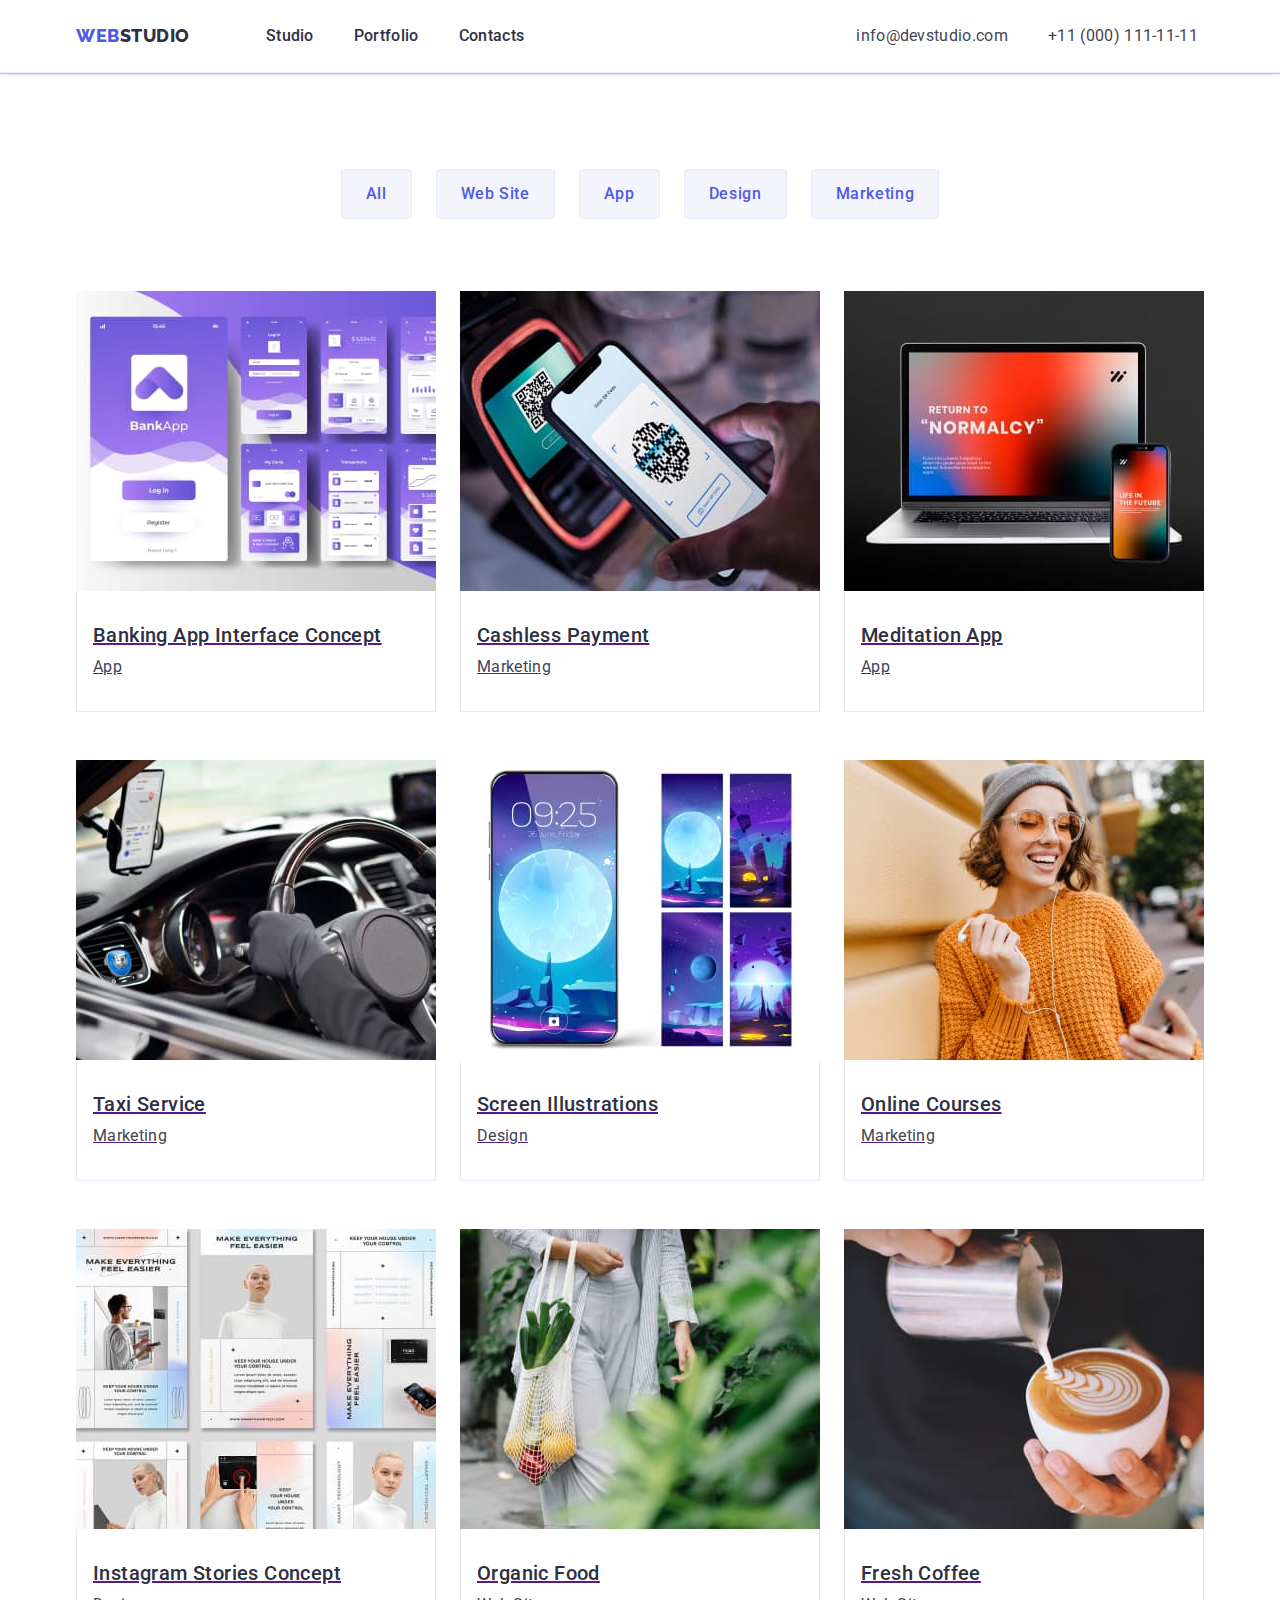
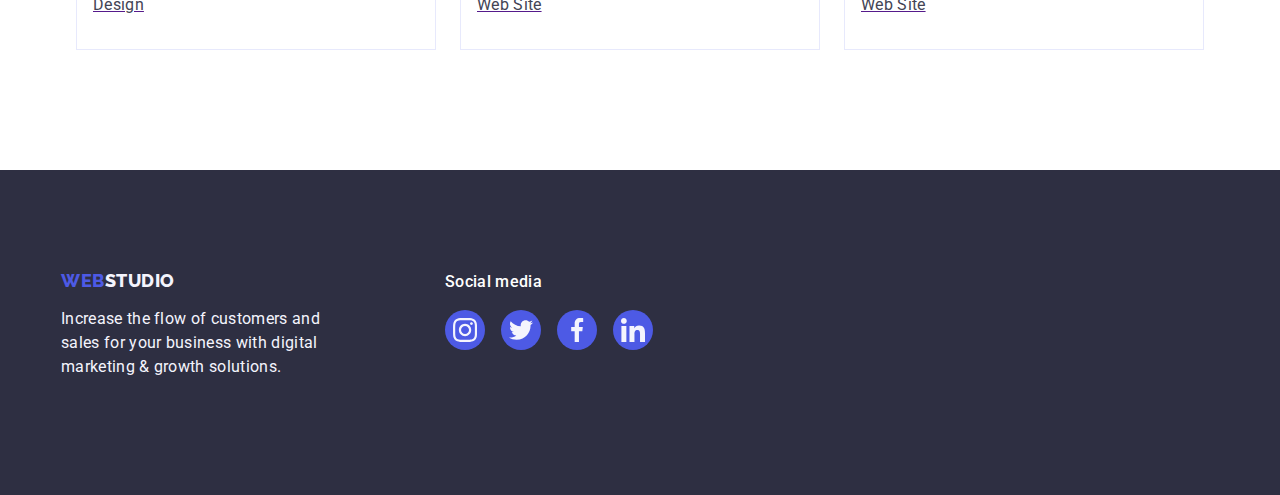
==== commit 0242c444: "Autocorrect WTF" ====
--- a/portfolio.html
+++ b/portfolio.html
@@ -70,7 +70,7 @@
           </ul>
           <ul class="list section-product-list">
             <li class="list section-product-item">
-              <a class="product-item-link"
+              <a class="product-item-link" href=""
                 ><img
                   src="./images/banking.jpg"
                   width="360"
--- a/css/styles.css
+++ b/css/styles.css
@@ -342,9 +342,6 @@
 .footer-social-link:focus {
   background-color: var(--GREEN, #31d0aa);
 }
-.footer-social-link:visited {
-  background-color: var(--GREEN, #31d0aa);
-}
 .footer-list-social {
   display: flex;
   gap: 16px;
@@ -416,10 +413,6 @@
   box-shadow: 0px 1px 6px rgba(46, 47, 66, 0.08),
     0px 1px 1px rgba(46, 47, 66, 0.16), 0px 2px 1px rgba(46, 47, 66, 0.08);
 }
-.product-item-link:visited {
-  box-shadow: 0px 1px 6px rgba(46, 47, 66, 0.08),
-    0px 1px 1px rgba(46, 47, 66, 0.16), 0px 2px 1px rgba(46, 47, 66, 0.08);
-}
 .button-product-list {
   display: flex;
   justify-content: center;
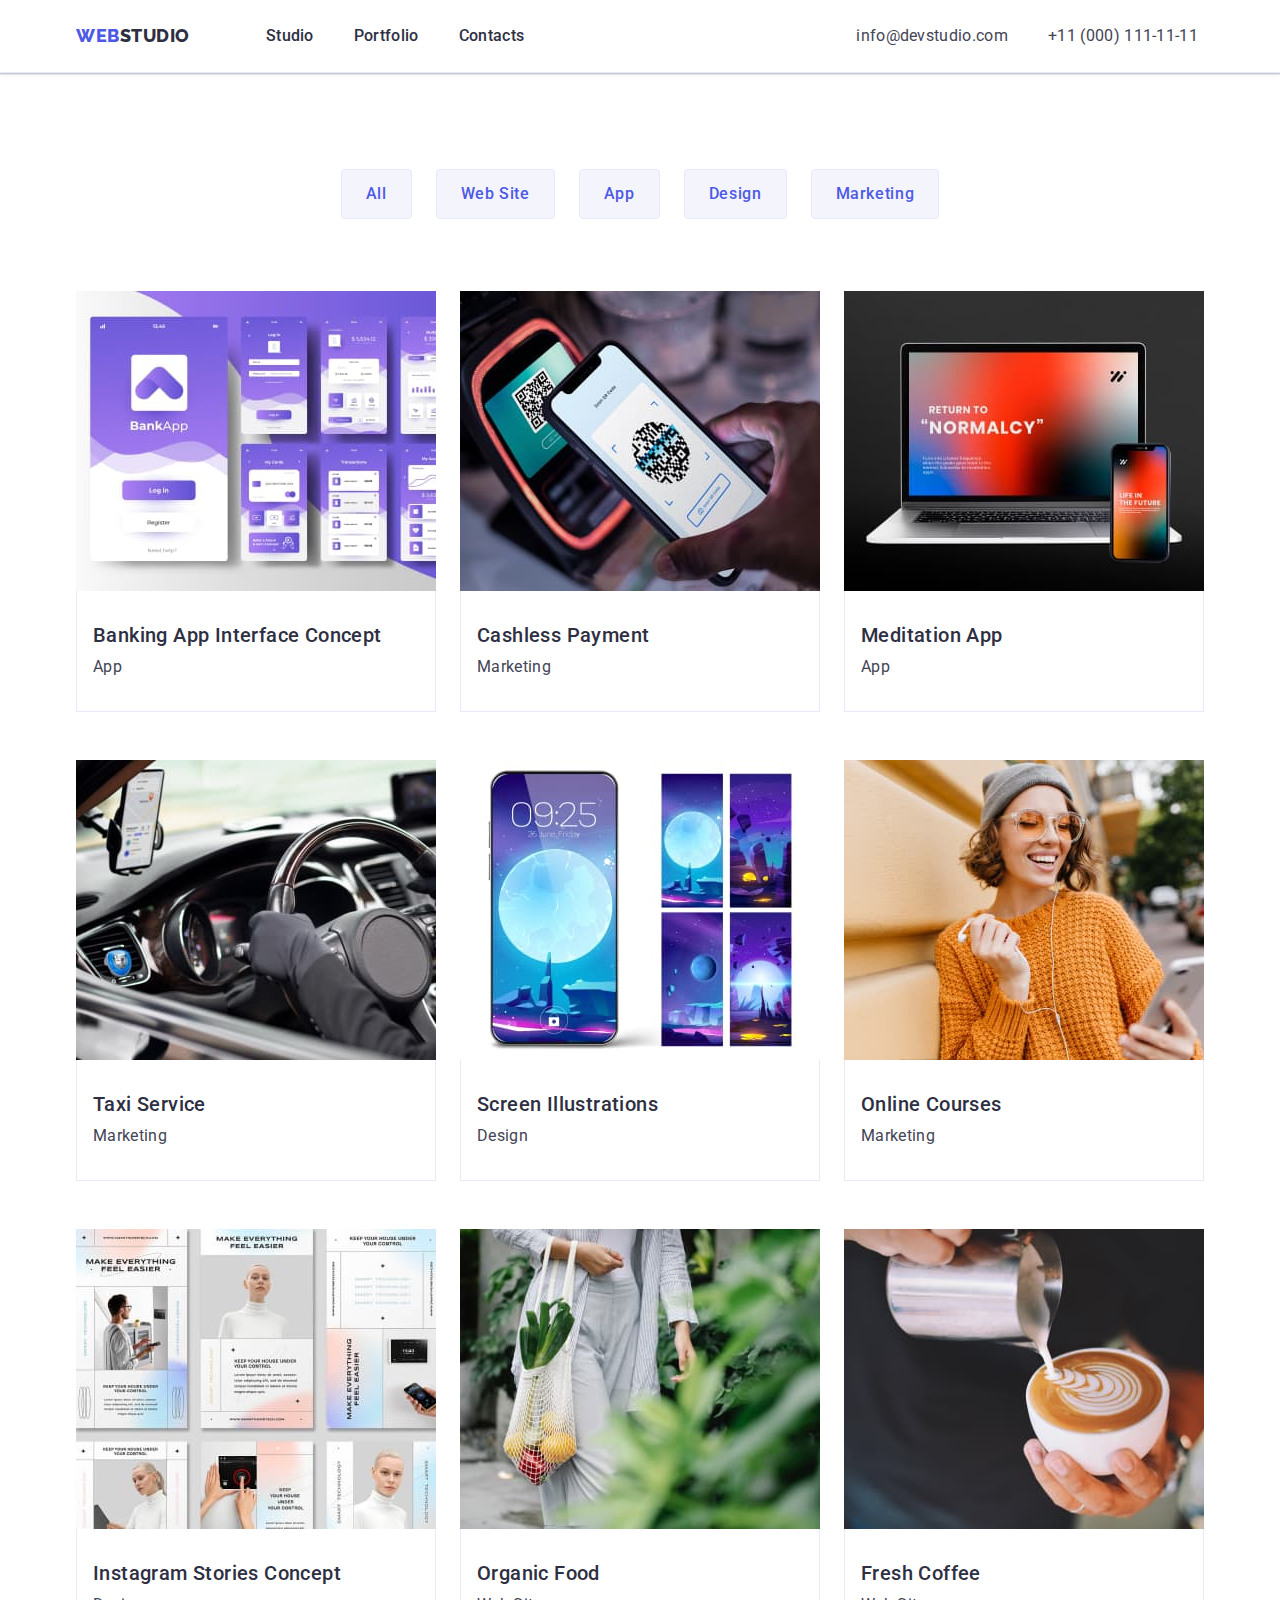
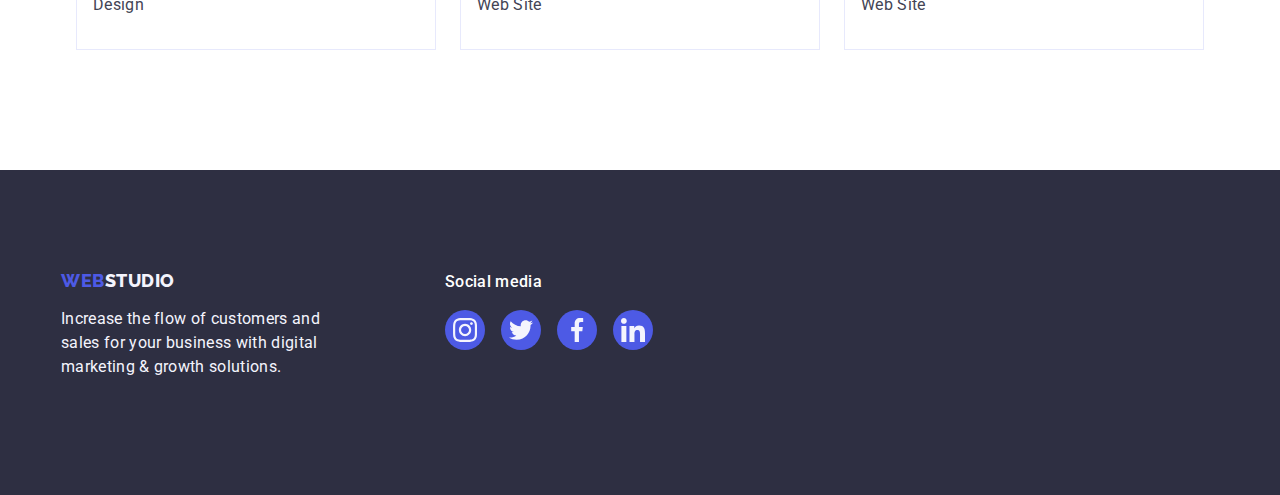
==== commit bcef6a40: "Comment FIX#1" ====
--- a/portfolio.html
+++ b/portfolio.html
@@ -70,7 +70,7 @@
           </ul>
           <ul class="list section-product-list">
             <li class="list section-product-item">
-              <a class="product-item-link" href=""
+              <a class="product-item-link link" href=""
                 ><img
                   src="./images/banking.jpg"
                   width="360"
@@ -83,7 +83,7 @@
               >
             </li>
             <li class="list section-product-item">
-              <a class="product-item-link" href=""
+              <a class="product-item-link link" href=""
                 ><img
                   src="./images/cashless.jpg"
                   width="360"
@@ -96,7 +96,7 @@
               >
             </li>
             <li class="list section-product-item">
-              <a class="product-item-link" href=""
+              <a class="product-item-link link" href=""
                 ><img
                   src="./images/mediation.jpg"
                   width="360"
@@ -109,7 +109,7 @@
               >
             </li>
             <li class="list section-product-item">
-              <a class="product-item-link" href=""
+              <a class="product-item-link link" href=""
                 ><img
                   src="./images/taxi.jpg"
                   width="360"
@@ -122,7 +122,7 @@
               >
             </li>
             <li class="list section-product-item">
-              <a class="product-item-link" href=""
+              <a class="product-item-link link" href=""
                 ><img
                   src="./images/screen.jpg"
                   width="360"
@@ -135,7 +135,7 @@
               >
             </li>
             <li class="list section-product-item">
-              <a class="product-item-link" href=""
+              <a class="product-item-link link" href=""
                 ><img
                   src="./images/online.jpg"
                   width="360"
@@ -148,7 +148,7 @@
               >
             </li>
             <li class="list section-product-item">
-              <a class="product-item-link" href=""
+              <a class="product-item-link link" href=""
                 ><img
                   src="./images/instagram.jpg"
                   width="360"
@@ -161,7 +161,7 @@
               >
             </li>
             <li class="list section-product-item">
-              <a class="product-item-link" href=""
+              <a class="product-item-link link" href=""
                 ><img
                   src="./images/organic.jpg"
                   width="360"
@@ -174,7 +174,7 @@
               >
             </li>
             <li class="list section-product-item">
-              <a class="product-item-link" href=""
+              <a class="product-item-link link" href=""
                 ><img
                   src="./images/fresh.jpg"
                   width="360"
--- a/css/styles.css
+++ b/css/styles.css
@@ -181,22 +181,21 @@
 .section-team-link {
   width: 100%;
   height: 100%;
+  fill: var(--CLOUD, #f4f4fd);
   background-color: var(--IRIS, #4d5ae5);
   border-radius: 50%;
   display: flex;
   align-items: center;
   justify-content: center;
 }
-.section-team-link:hover {
-  background-color: #404bbf;
-}
+.section-team-link:hover,
 .section-team-link:focus {
-  background-color: #404bbf;
+  background-color: var(--IRIS, #4d5ae5);
 }
 .section-team-social {
   width: 40px;
   height: 40px;
-  fill: #f4f4fd;
+  fill: var(--CLOUD, #f4f4fd);
 }
 .section-team-list-social {
   display: flex;
